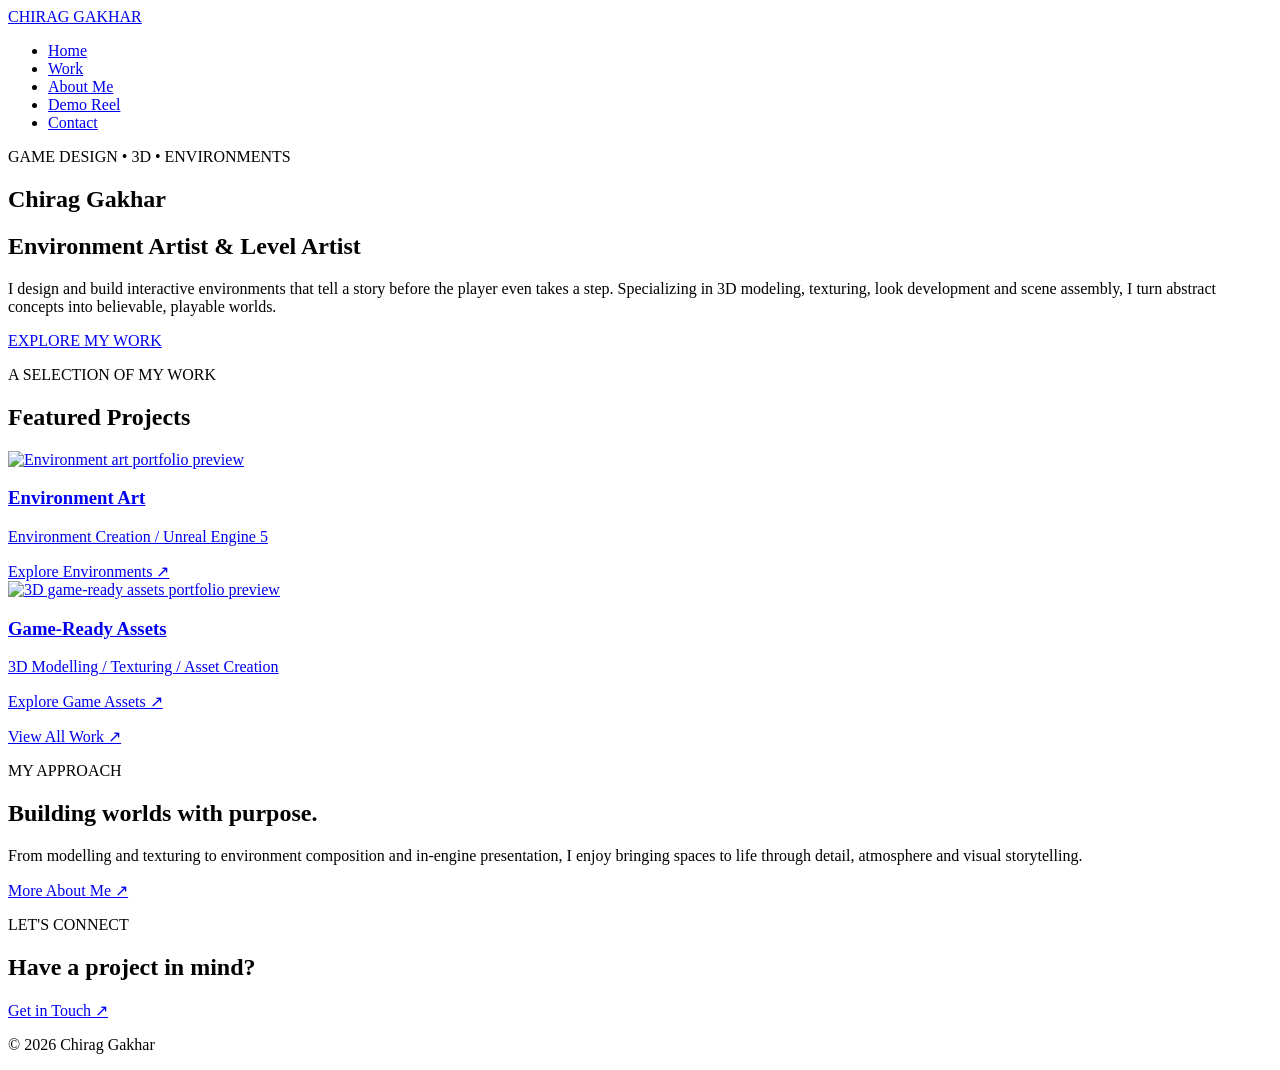
==== index.html @ 49d9e4cf "initial commit" ====
<!DOCTYPE html>
<html lang="en">

<head>
    <meta charset="UTF-8">
    <meta name="viewport" content="width=device-width, initial-scale=1.0">

    <title>Chirag Gakhar | Environment Artist</title>

    <link rel="stylesheet" href="style.css">
    <script src="Script.js" defer></script>
</head>

<body class="home-page">

<header>
    <!-- NAVIGATION BAR -->
    <nav class="navbar">

        <a href="portfolio.html" class="logo">
            CHIRAG GAKHAR
        </a>

        <ul class="nav-links">
            <li><a href="portfolio.html">Home</a></li>
            <li><a href="work.html">Work</a></li>
            <li><a href="about.html">About Me</a></li>
            <li><a href="demo-reel.html">Demo Reel</a></li>
            <li><a href="contact.html">Contact</a></li>
        </ul>

    </nav>
</header>


<main>

    <!-- =================================
         HOME HERO SECTION
    ================================== -->

    <section class="hero home-hero">

        <!-- STATIC IMAGE BACKGROUND -->
        <div class="hero-background-image" aria-hidden="true"></div>

        <!-- DARK OVERLAY -->
        <div class="hero-overlay"></div>

        <!-- INTRODUCTION CONTENT -->
        <div class="hero-content">

            <p class="hero-label">
                GAME DESIGN • 3D • ENVIRONMENTS
            </p>

            <h1>Chirag Gakhar</h1>

            <h2>Environment Artist &amp; Level Artist</h2>

            <p>
                I design and build interactive environments that tell
                a story before the player even takes a step. Specializing
                in 3D modeling, texturing, look development and scene
                assembly, I turn abstract concepts into believable,
                playable worlds.
            </p>

            <a href="work.html" class="hero-button">
                EXPLORE MY WORK
            </a>

        </div>

    </section>


    <!-- =================================
         FEATURED WORK
         ONLY TWO PROJECT CATEGORIES
    ================================== -->

    <section class="work-section">

        <p class="subtitle">
            A SELECTION OF MY WORK
        </p>

        <h2>Featured Projects</h2>

        <div class="project-grid home-project-grid">

            <!-- ENVIRONMENT ART -->

            <article class="project-card">

                <a href="work.html#environment-art"
                   class="home-project-link">

                    <img
                        src="images/project-1.jpg"
                        alt="Environment art portfolio preview"
                        loading="lazy"
                    >

                    <h3>Environment Art</h3>

                    <p>
                        Environment Creation / Unreal Engine 5
                    </p>

                    <span class="project-card-link">
                        Explore Environments ↗
                    </span>

                </a>

            </article>


            <!-- GAME-READY ASSETS -->

            <article class="project-card">

                <a href="work.html#game-art"
                   class="home-project-link">

                    <img
                        src="images/game-art.png"
                        alt="3D game-ready assets portfolio preview"
                        loading="lazy"
                    >

                    <h3>Game-Ready Assets</h3>

                    <p>
                        3D Modelling / Texturing / Asset Creation
                    </p>

                    <span class="project-card-link">
                        Explore Game Assets ↗
                    </span>

                </a>

            </article>

        </div>

        <p class="section-link">
            <a href="work.html" class="button">
                View All Work ↗
            </a>
        </p>

    </section>


    <!-- =================================
         ABOUT SECTION
    ================================== -->

    <section class="about-section">

        <p class="subtitle">
            MY APPROACH
        </p>

        <h2>Building worlds with purpose.</h2>

        <p>
            From modelling and texturing to environment composition
            and in-engine presentation, I enjoy bringing spaces to
            life through detail, atmosphere and visual storytelling.
        </p>

        <p class="section-link">
            <a href="about.html" class="button">
                More About Me ↗
            </a>
        </p>

    </section>


    <!-- =================================
         CONTACT SECTION
    ================================== -->

    <section class="contact-section">

        <p class="subtitle">
            LET'S CONNECT
        </p>

        <h2>Have a project in mind?</h2>

        <a href="contact.html" class="button">
            Get in Touch ↗
        </a>

    </section>

</main>


<!-- FOOTER -->

<footer>
    <p>© 2026 Chirag Gakhar</p>
</footer>

</body>
</html>
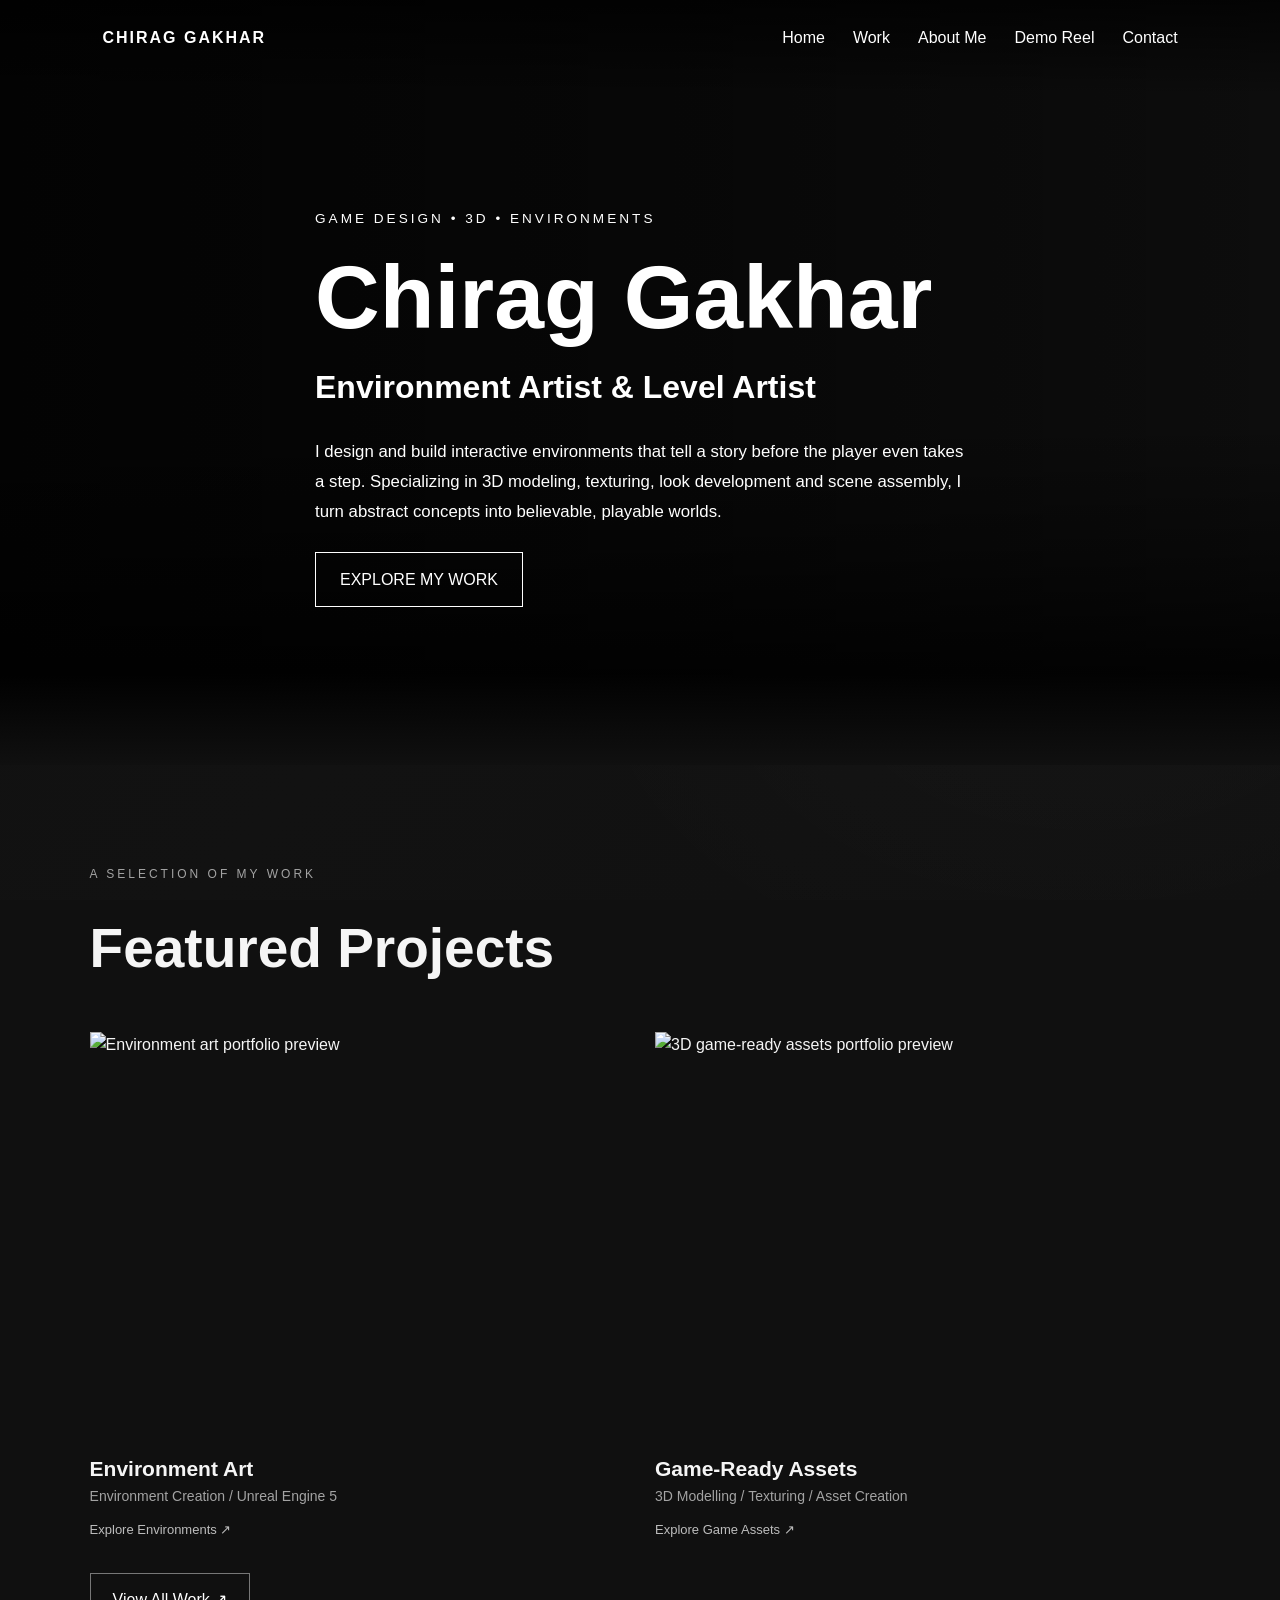
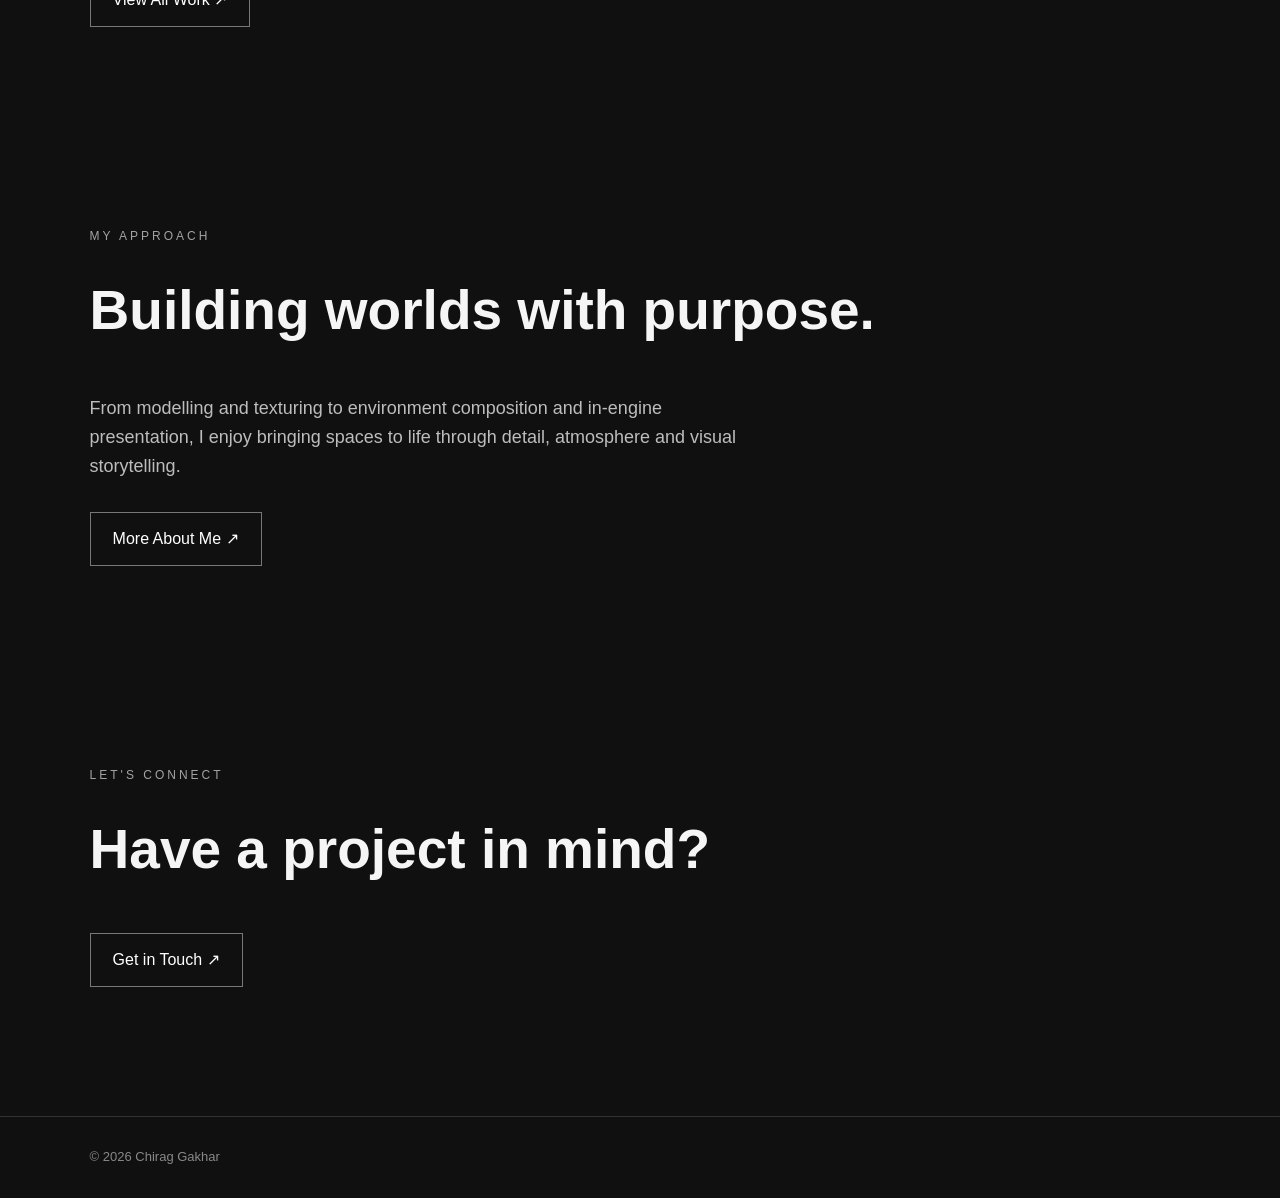
==== commit 66e6119a: "Update index.html" ====
--- a/index.html
+++ b/index.html
@@ -1,3 +1,4 @@
+<!-- GitHub Pages deployment update -->
 <!DOCTYPE html>
 <html lang="en">
 
@@ -7,7 +8,7 @@
 
     <title>Chirag Gakhar | Environment Artist</title>
 
-    <link rel="stylesheet" href="style.css">
+    <link rel="stylesheet" href="Style.css">
     <script src="Script.js" defer></script>
 </head>
 
@@ -211,4 +212,4 @@
 </footer>
 
 </body>
-</html>+</html>
--- a/Style.css
+++ b/Style.css
@@ -0,0 +1,1086 @@
+
+/* =========================================
+   1. BASIC RESET & WEBSITE-WIDE STYLING
+========================================= */
+
+* {
+    margin: 0;
+    padding: 0;
+    box-sizing: border-box;
+}
+
+html {
+    scroll-behavior: smooth;
+    scroll-padding-top: 90px;
+}
+
+body {
+    background-color: #101010;
+    background-image:
+        radial-gradient(
+            ellipse at 15% 20%,
+            rgba(255, 255, 255, 0.025),
+            transparent 35%
+        ),
+        radial-gradient(
+            ellipse at 85% 75%,
+            rgba(255, 255, 255, 0.018),
+            transparent 35%
+        ),
+        linear-gradient(
+            135deg,
+            #101010 0%,
+            #121212 50%,
+            #101010 100%
+        );
+    background-attachment: fixed;
+    color: #f5f5f5;
+    font-family: Arial, Helvetica, sans-serif;
+    line-height: 1.6;
+}
+
+
+/* =========================================
+   2. DIFFERENT DARK BACKGROUNDS FOR EACH PAGE
+========================================= */
+
+/* WORK PAGE - Subtle diagonal texture */
+
+body:has(.work-page) {
+    background-image:
+        repeating-linear-gradient(
+            135deg,
+            transparent 0 42px,
+            rgba(255, 255, 255, 0.012) 42px 43px
+        ),
+        radial-gradient(
+            ellipse at 80% 10%,
+            rgba(255, 255, 255, 0.035),
+            transparent 38%
+        ),
+        linear-gradient(
+            135deg,
+            #101010,
+            #121212 48%,
+            #101010
+        );
+}
+
+/* ABOUT PAGE - Fine geometric grid */
+
+body:has(.skills-grid) {
+    background-image:
+        linear-gradient(
+            rgba(255, 255, 255, 0.012) 1px,
+            transparent 1px
+        ),
+        linear-gradient(
+            90deg,
+            rgba(255, 255, 255, 0.012) 1px,
+            transparent 1px
+        ),
+        radial-gradient(
+            ellipse at 20% 40%,
+            rgba(255, 255, 255, 0.03),
+            transparent 40%
+        ),
+        linear-gradient(
+            135deg,
+            #101010,
+            #121212 50%,
+            #101010
+        );
+
+    background-size:
+        56px 56px,
+        56px 56px,
+        auto,
+        auto;
+}
+
+/* DEMO REEL PAGE - Soft radial lighting */
+
+body:has(.video-section) {
+    background-image:
+        radial-gradient(
+            ellipse at 50% 15%,
+            rgba(255, 255, 255, 0.045),
+            transparent 48%
+        ),
+        radial-gradient(
+            ellipse at 90% 85%,
+            rgba(255, 255, 255, 0.02),
+            transparent 40%
+        ),
+        linear-gradient(
+            160deg,
+            #101010,
+            #131313 50%,
+            #101010
+        );
+}
+
+/* CONTACT PAGE - Subtle dotted texture */
+
+body:has(.contact-links) {
+    background-image:
+        radial-gradient(
+            rgba(255, 255, 255, 0.025) 1px,
+            transparent 1px
+        ),
+        radial-gradient(
+            ellipse at 75% 25%,
+            rgba(255, 255, 255, 0.035),
+            transparent 40%
+        ),
+        linear-gradient(
+            135deg,
+            #101010,
+            #121212 50%,
+            #101010
+        );
+
+    background-size:
+        26px 26px,
+        auto,
+        auto;
+}
+
+
+/* =========================================
+   3. NAVIGATION - GRADIENT ON ALL PAGES
+========================================= */
+
+header {
+    position: sticky;
+    top: 0;
+    z-index: 1000;
+    background: transparent;
+}
+
+.navbar {
+    display: flex;
+    justify-content: space-between;
+    align-items: center;
+    padding: 22px 7%;
+
+    background: linear-gradient(
+        to bottom,
+        rgba(0, 0, 0, 0.88) 0%,
+        rgba(16, 16, 16, 0.78) 60%,
+        rgba(16, 16, 16, 0.35) 100%
+    );
+
+    backdrop-filter: blur(12px);
+    -webkit-backdrop-filter: blur(12px);
+}
+
+.logo {
+    color: white;
+    text-decoration: none;
+    font-weight: bold;
+    letter-spacing: 2px;
+}
+
+.nav-links {
+    display: flex;
+    align-items: center;
+    gap: 28px;
+    list-style: none;
+}
+
+.nav-links a {
+    color: #bdbdbd;
+    text-decoration: none;
+    transition: color 0.3s, opacity 0.25s ease;
+}
+
+.nav-links a:hover {
+    color: white;
+}
+
+
+/* =========================================
+   4. GENERAL HERO SECTION
+========================================= */
+
+.hero {
+    min-height: 85vh;
+    padding: 140px 10%;
+    display: flex;
+    flex-direction: column;
+    align-items: flex-start;
+    justify-content: center;
+}
+
+.subtitle {
+    color: #a3a3a3;
+    font-size: 12px;
+    letter-spacing: 3px;
+    margin-bottom: 20px;
+}
+
+
+/* =========================================
+   5. BUTTONS
+========================================= */
+
+.button {
+    display: inline-block;
+    padding: 13px 22px;
+    border: 1px solid #777;
+    color: white;
+    text-decoration: none;
+    transition: background-color 0.3s, color 0.3s;
+}
+
+.button:hover {
+    background-color: white;
+    color: #101010;
+}
+
+.section-link {
+    margin-top: 32px;
+}
+
+
+/* =========================================
+   6. GENERAL PAGE SECTIONS
+========================================= */
+
+.work-section,
+.video-section,
+.about-section,
+.contact-section {
+    padding: 100px 7%;
+}
+
+.work-section h2,
+.video-section h2,
+.about-section h2,
+.contact-section h2 {
+    font-size: clamp(32px, 5vw, 55px);
+    margin-bottom: 40px;
+}
+
+/* About section paragraph styling */
+
+.about-section > p:not(.subtitle):not(.section-link) {
+    max-width: 650px;
+    color: #bdbdbd;
+    font-size: 18px;
+}
+
+.contact-section {
+    min-height: 50vh;
+}
+
+
+/* =========================================
+   7. GENERAL PROJECT GALLERY
+========================================= */
+
+.project-grid {
+    display: grid;
+    grid-template-columns: repeat(3, minmax(0, 1fr));
+    gap: 24px;
+}
+
+.project-card {
+    min-width: 0;
+    overflow: hidden;
+}
+
+.project-card img {
+    width: 100%;
+    aspect-ratio: 4 / 3;
+    object-fit: cover;
+    display: block;
+    transition: transform 0.5s;
+}
+
+.project-card:hover img {
+    transform: scale(1.04);
+}
+
+.project-card h3 {
+    margin-top: 18px;
+    font-size: 21px;
+}
+
+.project-card p {
+    color: #a3a3a3;
+    font-size: 14px;
+}
+
+
+/* =========================================
+   8. HOMEPAGE - TWO FEATURED PROJECTS
+========================================= */
+
+.home-project-grid {
+    grid-template-columns: repeat(2, minmax(0, 1fr));
+    gap: 30px;
+}
+
+/* Make the entire project card clickable */
+
+.home-project-grid .home-project-link {
+    display: block;
+    color: #f5f5f5;
+    text-decoration: none;
+}
+
+.home-project-grid .project-card img {
+    width: 100%;
+    aspect-ratio: 4 / 3;
+    object-fit: cover;
+    display: block;
+}
+
+.home-project-grid .project-card h3 {
+    margin-top: 18px;
+    font-size: 21px;
+}
+
+.home-project-grid .project-card p {
+    color: #a3a3a3;
+    font-size: 14px;
+}
+
+.home-project-grid .project-card-link {
+    display: inline-block;
+    margin-top: 12px;
+    color: #bdbdbd;
+    font-size: 13px;
+    transition: color 0.3s;
+}
+
+.home-project-grid .home-project-link:hover .project-card-link {
+    color: #fff;
+}
+
+
+/* =========================================
+   9. PAGE INTRODUCTIONS
+========================================= */
+
+.page-intro {
+    padding: 120px 7% 50px;
+    max-width: 1100px;
+}
+
+.page-intro h1 {
+    font-size: clamp(48px, 8vw, 90px);
+    line-height: 1.1;
+    margin-bottom: 24px;
+    letter-spacing: -2px;
+}
+
+.page-intro > p:last-child {
+    max-width: 650px;
+    color: #bdbdbd;
+    font-size: 18px;
+}
+
+
+/* =========================================
+   10. SKILLS
+========================================= */
+
+.skills-grid {
+    display: grid;
+    grid-template-columns: repeat(3, minmax(0, 1fr));
+    gap: 16px;
+}
+
+.skill-item {
+    padding: 24px;
+    border: 1px solid #333;
+    border-radius: 8px;
+    transition: border-color 0.3s;
+}
+
+.skill-item:hover {
+    border-color: #888;
+}
+
+.skill-item h3 {
+    font-size: 18px;
+    margin-bottom: 10px;
+}
+
+.skill-item p {
+    color: #aaa;
+    font-size: 14px;
+}
+
+
+/* =========================================
+   11. CERTIFICATION BADGES
+========================================= */
+
+.badge-grid {
+    display: grid;
+    grid-template-columns: repeat(2, minmax(0, 240px));
+    gap: 24px;
+    margin-top: 30px;
+}
+
+.badge-card {
+    border: 1px solid #333;
+    border-radius: 10px;
+    padding: 24px;
+    text-align: center;
+}
+
+.badge-card img {
+    width: 100%;
+    max-width: 150px;
+    height: 140px;
+    object-fit: contain;
+    margin-bottom: 16px;
+}
+
+.badge-card h3 {
+    font-size: 17px;
+    margin-bottom: 6px;
+}
+
+.badge-card p {
+    color: #aaa;
+    font-size: 14px;
+}
+
+
+/* =========================================
+   12. CONTACT LINKS
+========================================= */
+
+.contact-links {
+    max-width: 850px;
+}
+
+.contact-link {
+    display: flex;
+    justify-content: space-between;
+    align-items: center;
+    gap: 20px;
+    padding: 24px 0;
+    border-bottom: 1px solid #333;
+    color: white;
+    text-decoration: none;
+    transition: color 0.3s;
+}
+
+.contact-link span:first-child {
+    font-size: 22px;
+    font-weight: bold;
+}
+
+.contact-link span:last-child {
+    color: #aaa;
+    font-size: 14px;
+}
+
+.contact-link:hover,
+.contact-link:hover span:last-child {
+    color: #b6ff5c;
+}
+
+
+/* =========================================
+   13. YOUTUBE DEMO REEL
+========================================= */
+
+/* Responsive 16:9 video container */
+
+.video-container {
+    position: relative;
+    width: 100%;
+    max-width: 1000px;
+    aspect-ratio: 16 / 9;
+    margin: 0 auto;
+    overflow: hidden;
+}
+
+/* YouTube iframe */
+
+.video-container iframe {
+    position: absolute;
+    inset: 0;
+    display: block;
+    width: 100%;
+    height: 100%;
+    border: none;
+}
+
+/* Video caption */
+
+.video-caption {
+    max-width: 1000px;
+    margin: 20px auto 0;
+    color: #aaa;
+}
+
+
+/* =========================================
+   14. GAME ART TURNTABLE VIDEOS
+========================================= */
+
+.asset-media video {
+    display: block;
+    width: 100%;
+    aspect-ratio: 16 / 10;
+    object-fit: contain;
+    background: #111;
+}
+
+
+/* =========================================
+   15. FOOTER
+========================================= */
+
+footer {
+    padding: 30px 7%;
+    border-top: 1px solid #333;
+    color: #888;
+    font-size: 13px;
+}
+
+
+/* =========================================
+   16. HOMEPAGE STATIC IMAGE BACKGROUND
+========================================= */
+
+.home-hero {
+    position: relative;
+    isolation: isolate;
+    overflow: hidden;
+    min-height: 85vh;
+    display: flex;
+    align-items: center;
+    padding: 150px 8% 100px;
+    background: #101010;
+}
+
+/* CHANGE YOUR BACKGROUND IMAGE HERE */
+
+.hero-background-image {
+    position: absolute;
+    inset: 0;
+
+    background-image: url("images/home-background.jpg");
+    background-size: cover;
+    background-position: center;
+    background-repeat: no-repeat;
+
+    z-index: -2;
+    pointer-events: none;
+}
+
+/* Dark overlay and bottom fade */
+
+.hero-overlay {
+    position: absolute;
+    inset: 0;
+
+    background:
+        linear-gradient(
+            to bottom,
+            transparent 55%,
+            rgba(0, 0, 0, 0.35) 72%,
+            rgba(0, 0, 0, 0.8) 88%,
+            #101010 100%
+        ),
+        linear-gradient(
+            90deg,
+            rgba(0, 0, 0, 0.82) 0%,
+            rgba(0, 0, 0, 0.55) 55%,
+            rgba(0, 0, 0, 0.20) 100%
+        );
+
+    z-index: -1;
+    pointer-events: none;
+}
+
+/* Homepage introduction */
+
+.home-hero .hero-content {
+    position: relative;
+    z-index: 1;
+    max-width: 760px;
+    color: #fff;
+}
+
+.home-hero .hero-label {
+    font-size: 0.85rem;
+    letter-spacing: 3px;
+    margin-bottom: 20px;
+}
+
+.home-hero h1 {
+    font-size: clamp(2.8rem, 7vw, 6rem);
+    line-height: 1.05;
+    margin-bottom: 18px;
+}
+
+.home-hero h2 {
+    font-size: clamp(1.3rem, 3vw, 2rem);
+    margin-bottom: 24px;
+}
+
+.home-hero .hero-content > p:not(.hero-label) {
+    font-size: 1.05rem;
+    line-height: 1.8;
+    max-width: 650px;
+}
+
+/* Homepage button */
+
+.home-hero .hero-button {
+    display: inline-block;
+    margin-top: 24px;
+    padding: 14px 24px;
+    border: 1px solid #fff;
+    color: #fff;
+    text-decoration: none;
+    transition: background-color 0.25s ease, color 0.25s ease;
+}
+
+.home-hero .hero-button:hover {
+    background: #fff;
+    color: #111;
+}
+
+
+/* =========================================
+   17. HOMEPAGE GRADIENT NAVBAR
+========================================= */
+
+/* Homepage navbar overlays the background image */
+
+.home-page header {
+    position: absolute;
+    top: 0;
+    left: 0;
+    width: 100%;
+    background: transparent;
+}
+
+.home-page .navbar {
+    padding: 25px 8% 45px;
+
+    background: linear-gradient(
+        to bottom,
+        rgba(0, 0, 0, 0.75) 0%,
+        rgba(0, 0, 0, 0.35) 55%,
+        rgba(0, 0, 0, 0) 100%
+    );
+
+    backdrop-filter: none;
+    -webkit-backdrop-filter: none;
+}
+
+.home-page .navbar .logo,
+.home-page .navbar .nav-links a {
+    color: #fff;
+}
+
+.home-page .navbar .nav-links a:hover {
+    opacity: 0.65;
+}
+
+
+/* =========================================
+   18. WORK PAGE
+========================================= */
+
+.work-page {
+    padding-bottom: 100px;
+}
+
+.work-page .page-intro {
+    padding: 90px 8% 45px;
+}
+
+.section-eyebrow,
+.project-number {
+    font-size: 0.75rem;
+    letter-spacing: 2px;
+    opacity: 0.7;
+}
+
+.work-page .page-intro h1 {
+    font-size: clamp(3rem, 7vw, 5.5rem);
+    margin: 12px 0;
+}
+
+.work-page .page-intro > p:last-child,
+.section-heading > p:last-child {
+    line-height: 1.8;
+    max-width: 650px;
+}
+
+
+/* Two clickable category images */
+
+.work-categories {
+    display: grid;
+    grid-template-columns: repeat(2, minmax(0, 1fr));
+    gap: 20px;
+    padding: 20px 8% 100px;
+}
+
+.category-card {
+    position: relative;
+    display: block;
+    height: clamp(260px, 35vw, 470px);
+    overflow: hidden;
+    color: #fff;
+    background: #222;
+    text-decoration: none;
+    isolation: isolate;
+}
+
+.category-card img {
+    width: 100%;
+    height: 100%;
+    display: block;
+    object-fit: cover;
+    transition: transform 0.6s ease;
+}
+
+.category-card::after {
+    content: "";
+    position: absolute;
+    inset: 0;
+    background: linear-gradient(
+        to top,
+        rgba(0, 0, 0, 0.88),
+        rgba(0, 0, 0, 0.05) 85%
+    );
+    z-index: 0;
+}
+
+.category-overlay {
+    position: absolute;
+    z-index: 1;
+    left: 28px;
+    right: 28px;
+    bottom: 28px;
+}
+
+.category-overlay p {
+    font-size: 0.75rem;
+    letter-spacing: 2px;
+}
+
+.category-overlay h2 {
+    font-size: clamp(1.5rem, 3vw, 2.7rem);
+    margin: 10px 0;
+}
+
+.category-overlay span {
+    font-size: 0.9rem;
+}
+
+.category-card:hover img,
+.category-card:focus-visible img {
+    transform: scale(1.05);
+}
+
+
+/* Main portfolio sections */
+
+.portfolio-section {
+    padding: 60px 8% 90px;
+    scroll-margin-top: 90px;
+}
+
+.section-heading {
+    margin-bottom: 35px;
+}
+
+.section-heading h2 {
+    font-size: clamp(2.2rem, 5vw, 3.7rem);
+    margin: 12px 0;
+}
+
+
+/* Environment project grid */
+
+.environment-grid {
+    display: grid;
+    grid-template-columns: repeat(2, minmax(0, 1fr));
+    gap: 35px 24px;
+}
+
+.environment-grid .project-card {
+    min-width: 0;
+    overflow: hidden;
+}
+
+.environment-grid .project-card > img {
+    width: 100%;
+    aspect-ratio: 16 / 10;
+    object-fit: cover;
+    display: block;
+    background: #222;
+    transition: transform 0.4s ease;
+}
+
+.environment-grid .project-card:hover > img {
+    transform: scale(1.02);
+}
+
+.project-info {
+    padding-top: 18px;
+}
+
+.project-info h3,
+.asset-details h3 {
+    font-size: 1.5rem;
+    margin: 8px 0 12px;
+}
+
+.project-info > p:not(.project-number) {
+    line-height: 1.8;
+}
+
+.project-tools {
+    font-size: 0.85rem;
+    opacity: 0.7;
+}
+
+
+/* =========================================
+   19. GAME ART ASSET BREAKDOWNS
+========================================= */
+
+.game-art-section {
+    border-top: 1px solid rgba(128, 128, 128, 0.3);
+}
+
+.asset-project {
+    display: grid;
+    grid-template-columns: minmax(0, 1.1fr) minmax(0, 1fr);
+    gap: 40px;
+    align-items: start;
+    margin-top: 55px;
+    padding-bottom: 55px;
+    border-bottom: 1px solid rgba(128, 128, 128, 0.3);
+}
+
+.asset-details {
+    min-width: 0;
+}
+
+.asset-details > p {
+    line-height: 1.8;
+}
+
+.asset-details h4 {
+    margin-top: 25px;
+}
+
+.asset-details ul {
+    padding-left: 20px;
+    line-height: 1.9;
+}
+
+.breakdown-images {
+    display: grid;
+    grid-template-columns: repeat(2, minmax(0, 1fr));
+    gap: 12px;
+    margin-top: 20px;
+}
+
+.breakdown-images img {
+    width: 100%;
+    aspect-ratio: 4 / 3;
+    object-fit: contain;
+    background: #1b1b1b;
+}
+
+
+/* =========================================
+   20. SCROLL-REVEAL ANIMATIONS
+========================================= */
+
+.reveal {
+    opacity: 0;
+    transform: translateY(35px);
+
+    transition:
+        opacity 0.8s ease,
+        transform 0.8s cubic-bezier(0.22, 1, 0.36, 1);
+
+    transition-delay: var(--reveal-delay, 0ms);
+}
+
+.reveal.is-visible {
+    opacity: 1;
+    transform: translateY(0);
+}
+
+.reveal img,
+img.reveal {
+    max-width: 100%;
+}
+
+
+/* =========================================
+   21. RESPONSIVE LAYOUTS
+========================================= */
+
+/* Tablet and smaller screens */
+
+@media (max-width: 768px) {
+
+    .navbar {
+        align-items: flex-start;
+        gap: 20px;
+    }
+
+    .nav-links {
+        flex-wrap: wrap;
+        justify-content: flex-end;
+        gap: 12px;
+        font-size: 13px;
+    }
+
+    .hero {
+        padding: 100px 7%;
+    }
+
+    .project-grid {
+        grid-template-columns: 1fr;
+    }
+
+    .work-section,
+    .video-section,
+    .about-section,
+    .contact-section {
+        padding: 70px 7%;
+    }
+
+    .page-intro {
+        padding: 80px 7% 30px;
+    }
+
+    .skills-grid {
+        grid-template-columns: 1fr;
+    }
+
+    .contact-link {
+        align-items: flex-start;
+        flex-direction: column;
+        gap: 6px;
+    }
+}
+
+
+/* Homepage and Work page tablet/mobile layouts */
+
+@media (max-width: 700px) {
+
+    .home-page .navbar {
+        padding: 20px 6% 40px;
+    }
+
+    .home-page .navbar .nav-links {
+        gap: 14px;
+        flex-wrap: wrap;
+    }
+
+    .home-hero {
+        padding-top: 140px;
+    }
+
+    .home-project-grid {
+        grid-template-columns: 1fr;
+    }
+
+    .work-categories {
+        grid-template-columns: 1fr;
+        padding-bottom: 60px;
+    }
+
+    .category-card {
+        height: 300px;
+    }
+
+    .environment-grid {
+        grid-template-columns: 1fr;
+    }
+
+    .asset-project {
+        grid-template-columns: 1fr;
+        gap: 24px;
+    }
+
+    .portfolio-section {
+        padding-left: 6%;
+        padding-right: 6%;
+    }
+}
+
+
+/* Smaller homepage screens */
+
+@media (max-width: 600px) {
+
+    .home-hero {
+        min-height: 75vh;
+        padding: 140px 6% 80px;
+    }
+
+    .hero-overlay {
+        background:
+            linear-gradient(
+                to bottom,
+                transparent 55%,
+                rgba(0, 0, 0, 0.35) 72%,
+                rgba(0, 0, 0, 0.8) 88%,
+                #101010 100%
+            ),
+            rgba(0, 0, 0, 0.65);
+    }
+}
+
+
+/* Very small screens */
+
+@media (max-width: 420px) {
+
+    .badge-grid {
+        grid-template-columns: 1fr;
+    }
+}
+
+
+/* =========================================
+   22. ACCESSIBILITY: REDUCED MOTION
+========================================= */
+
+@media (prefers-reduced-motion: reduce) {
+
+    html {
+        scroll-behavior: auto;
+    }
+
+    .reveal,
+    .reveal.is-visible {
+        opacity: 1;
+        transform: none;
+        transition: none;
+        transition-delay: 0ms;
+    }
+
+    .category-card img,
+    .project-card img,
+    .environment-grid .project-card > img {
+        transition: none;
+    }
+}
